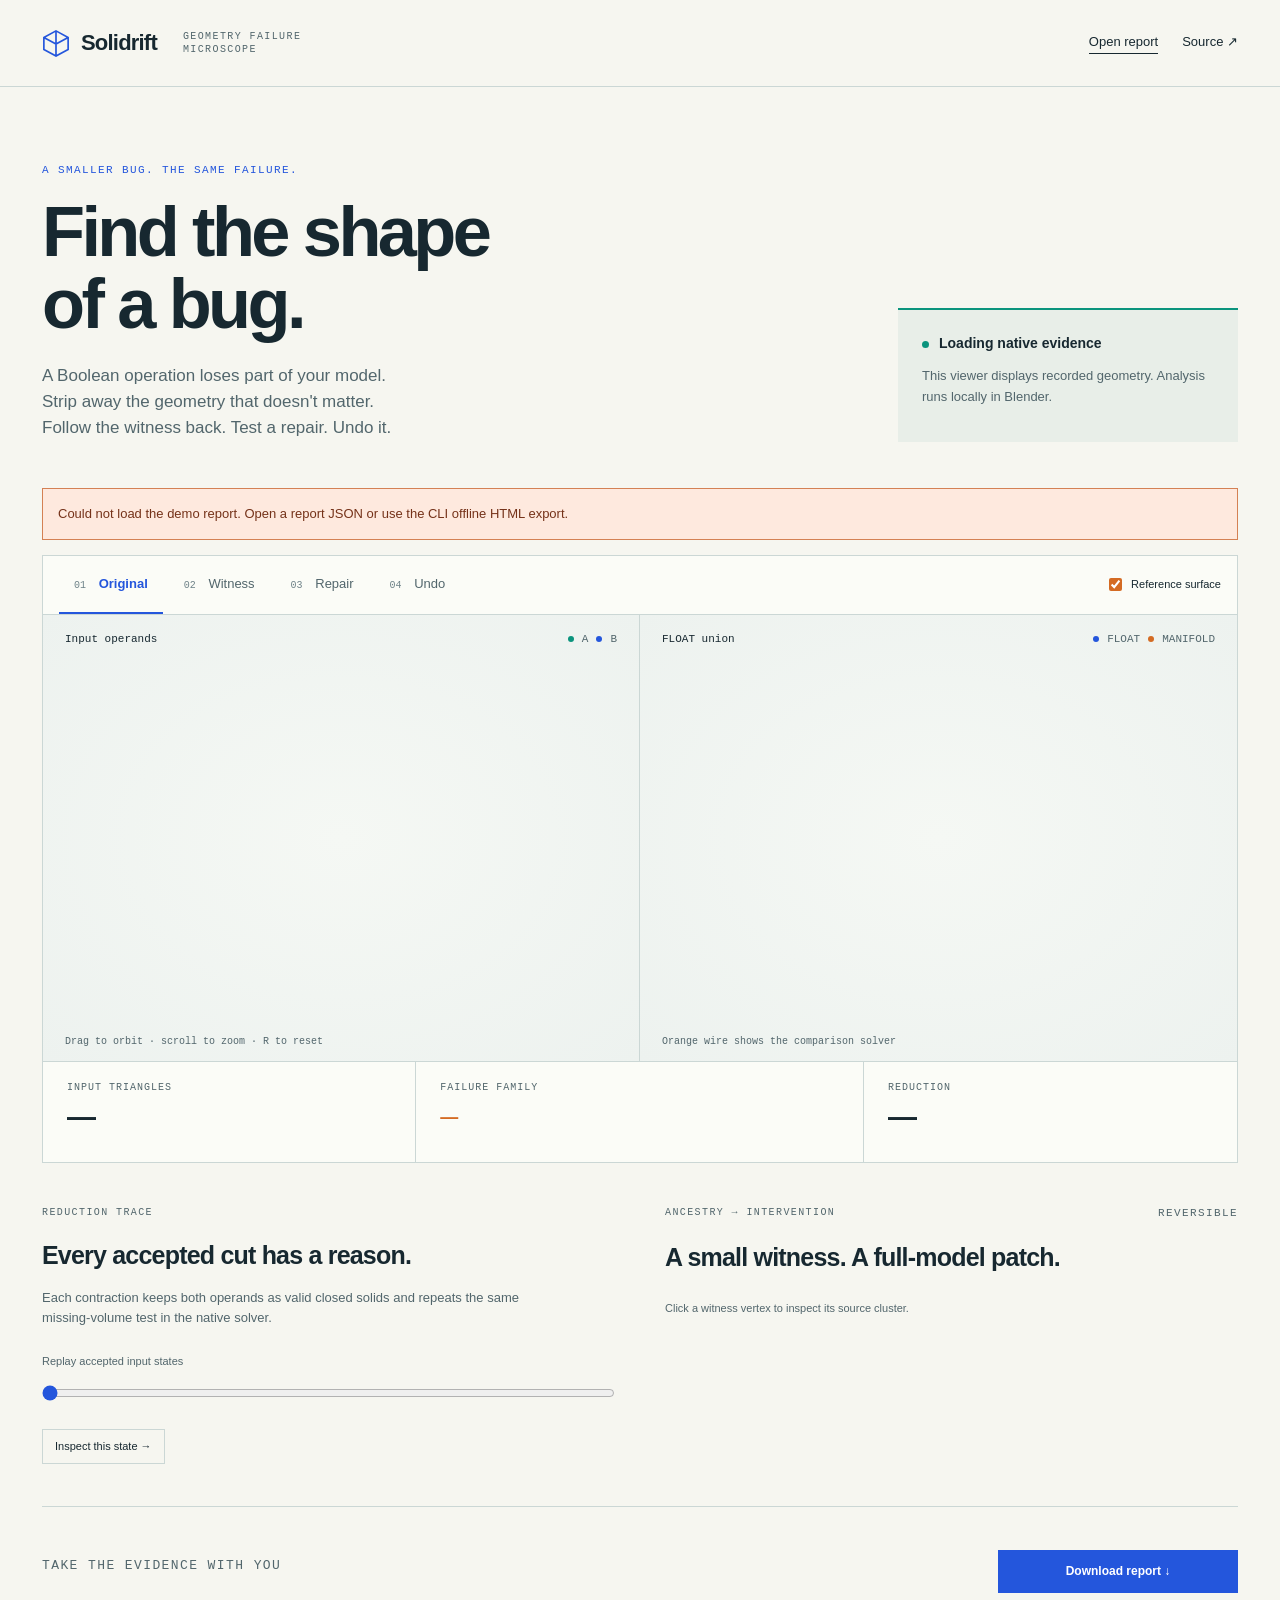
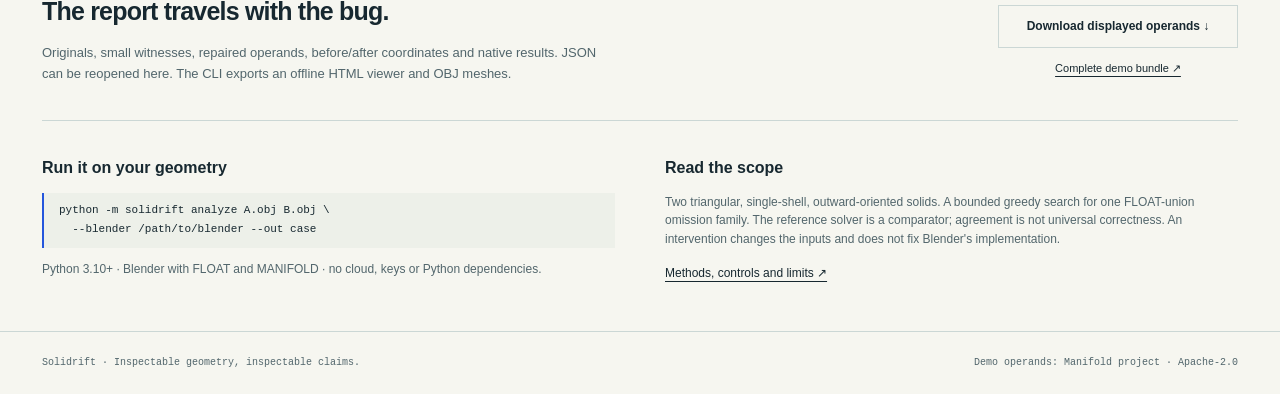
==== solidrift/web/index.html @ ec0c2199 "Build native failure microscope with ancestry, reversible repairs and portable reports" ====
<!doctype html>
<html lang="en">
<head>
<meta charset="utf-8"><meta name="viewport" content="width=device-width,initial-scale=1">
<meta name="description" content="A geometry failure microscope. Inspect a real Blender Boolean failure, its valid reduced witness, and a reversible patch.">
<title>Solidrift · Find the shape of a bug</title>
<link rel="stylesheet" href="style.css">
</head>
<body>
<header><a class="brand" href="#"><svg viewBox="0 0 30 30" aria-hidden="true"><path d="M15 2 28 9 28 22 15 29 2 22 2 9Z M2 9 15 16 28 9 M15 16V29 M15 2V16"/></svg>Solidrift<span>GEOMETRY FAILURE MICROSCOPE</span></a><nav><label class="load">Open report<input id="file" type="file" accept=".json,application/json"></label><a href="https://github.com/nazeeh111/Solidrift">Source ↗</a></nav></header>
<main>
<section class="intro"><div><p class="eyebrow">A SMALLER BUG. THE SAME FAILURE.</p><h1>Find the shape<br>of a bug.</h1><p class="lead">A Boolean operation loses part of your model.<br>Strip away the geometry that doesn't matter.<br>Follow the witness back. Test a repair. Undo it.</p></div><aside class="receipt"><span class="dot"></span><b id="receipt-title">Loading native evidence</b><p id="receipt-detail">This viewer displays recorded geometry. Analysis runs locally in Blender.</p><p class="mono" id="backend"></p></aside></section>
<div id="error" role="alert" hidden></div>
<section class="workbench" aria-label="Geometry investigation">
<div class="stagebar" role="group" aria-label="Investigation stage"><button data-stage="original" class="active"><span>01</span> Original</button><button data-stage="witness"><span>02</span> Witness</button><button data-stage="repaired"><span>03</span> Repair</button><button data-stage="undo"><span>04</span> Undo</button><label class="reference"><input id="reference" type="checkbox" checked> Reference surface</label></div>
<div class="canvases"><figure><figcaption><span id="input-title">Input operands</span><span class="key"><i class="a"></i>A <i class="b"></i>B</span></figcaption><canvas id="input" tabindex="0" aria-label="Input mesh viewer. Drag to orbit, scroll to zoom, arrow keys to rotate, R to reset."></canvas><p class="canvas-note" id="input-note">Drag to orbit · scroll to zoom · R to reset</p></figure><figure><figcaption><span id="output-title">FLOAT union</span><span class="key"><i class="f"></i>FLOAT <i class="r"></i>MANIFOLD</span></figcaption><canvas id="output" tabindex="0" aria-label="Boolean output viewer. Drag to orbit, scroll to zoom, arrow keys to rotate, R to reset."></canvas><p class="canvas-note" id="output-note">Orange wire shows the comparison solver</p></figure></div>
<div class="facts"><div><small>INPUT TRIANGLES</small><strong id="triangles">—</strong><span id="triangle-detail"></span></div><div><small>FAILURE FAMILY</small><strong class="status" id="fault">—</strong><span id="fault-detail"></span></div><div><small id="third-label">REDUCTION</small><strong id="third">—</strong><span id="third-detail"></span></div></div>
</section>
<section class="inspection"><div class="timeline"><div class="section-title"><span>REDUCTION TRACE</span><span class="mono" id="step-count"></span></div><h2>Every accepted cut has a reason.</h2><p>Each contraction keeps both operands as valid closed solids and repeats the same missing-volume test in the native solver.</p><label for="step">Replay accepted input states</label><input id="step" type="range" min="0" max="0" value="0"><p id="step-detail" class="mono"></p><button id="trace-view" class="quiet">Inspect this state →</button></div><div class="ancestry"><div class="section-title"><span>ANCESTRY → INTERVENTION</span><span class="mono">REVERSIBLE</span></div><h2>A small witness. A full-model patch.</h2><p id="patch-description"></p><div id="patch-vertices" class="indices"></div><p class="annotation" id="patch-bound"></p><p class="annotation" id="selection">Click a witness vertex to inspect its source cluster.</p></div></section>
<section class="exports"><div><p class="eyebrow">TAKE THE EVIDENCE WITH YOU</p><h2>The report travels with the bug.</h2><p>Originals, small witnesses, repaired operands, before/after coordinates and native results. JSON can be reopened here. The CLI exports an offline HTML viewer and OBJ meshes.</p></div><div class="export-actions"><button id="download-json">Download report ↓</button><button id="download-input" class="quiet">Download displayed operands ↓</button><a id="evidence-link" href="demo/evidence.zip">Complete demo bundle ↗</a></div></section>
<section class="boundaries"><div><h3>Run it on your geometry</h3><pre><code>python -m solidrift analyze A.obj B.obj \
  --blender /path/to/blender --out case</code></pre><p>Python 3.10+ · Blender with FLOAT and MANIFOLD · no cloud, keys or Python dependencies.</p></div><div><h3>Read the scope</h3><p id="scope">Two triangular, single-shell, outward-oriented solids. A bounded greedy search for one FLOAT-union omission family. The reference solver is a comparator; agreement is not universal correctness. An intervention changes the inputs and does not fix Blender's implementation.</p><a href="https://github.com/nazeeh111/Solidrift/blob/main/docs/EVIDENCE.md">Methods, controls and limits ↗</a></div></section>
</main><footer><span>Solidrift · Inspectable geometry, inspectable claims.</span><span>Demo operands: Manifold project · Apache-2.0</span></footer>
<script id="solidrift-data" type="application/json">__SOLIDRIFT_DATA__</script>
<script src="app.js"></script>
</body></html>
---- solidrift/web/style.css ----
:root{--paper:#f6f6f0;--ink:#172830;--muted:#52666c;--line:#cbd7d5;--blue:#2456dc;--teal:#0b947d;--orange:#d46b23}*{box-sizing:border-box}body{margin:0;background:var(--paper);color:var(--ink);font:15px/1.55 -apple-system,BlinkMacSystemFont,"Segoe UI",sans-serif}button,input,a{ -webkit-tap-highlight-color:transparent}button,a,label{touch-action:manipulation}a{color:inherit;text-underline-offset:4px}button{font:inherit;cursor:pointer}button:focus-visible,a:focus-visible,label:focus-within,canvas:focus-visible{outline:3px solid var(--blue);outline-offset:3px}header{max-width:1440px;padding:26px 42px;display:flex;justify-content:space-between;align-items:center;margin:auto;border-bottom:1px solid var(--line)}.brand{font-size:22px;font-weight:750;letter-spacing:-.8px;text-decoration:none;display:flex;align-items:center;gap:11px}.brand svg{width:28px;fill:none;stroke:var(--blue);stroke-width:1.8}.brand span{font:10px/1.3 ui-monospace,monospace;letter-spacing:1.4px;margin-left:15px;color:var(--muted);max-width:140px}nav{display:flex;gap:24px;font-size:13px}nav a{text-decoration:none}.load{cursor:pointer;border-bottom:1px solid var(--ink)}.load input{position:absolute;width:1px;height:1px;opacity:0}main{max-width:1320px;padding:0 42px;margin:auto}.intro{display:flex;justify-content:space-between;align-items:flex-end;padding:64px 0 46px;gap:40px}.eyebrow,.section-title{font:11px/1.5 ui-monospace,monospace;letter-spacing:1.4px;color:var(--blue)}h1{font-size:clamp(45px,5.5vw,76px);line-height:1.03;letter-spacing:-3.6px;margin:17px 0 22px;font-weight:630}h2{font-size:25px;letter-spacing:-.8px;font-weight:600;margin:16px 0 10px}h3{font-size:16px;font-weight:650;margin:0 0 12px}.lead{font-size:17px;line-height:1.55;margin:0;color:var(--muted)}.receipt{max-width:340px;padding:23px 24px;background:#e8eee8;border-top:2px solid var(--teal);font-size:13px;align-self:flex-end}.receipt p{color:var(--muted);margin:12px 0 0}.receipt b{font-size:14px}.dot{display:inline-block;width:7px;height:7px;border-radius:50%;background:var(--teal);margin-right:10px}.mono{font-family:ui-monospace,SFMono-Regular,Consolas,monospace;font-size:11px}.workbench{border:1px solid var(--line);background:#fbfcf7}.stagebar{display:flex;border-bottom:1px solid var(--line);padding:0 16px;gap:6px;align-items:center}.stagebar button{border:0;background:none;color:var(--muted);padding:18px 15px;font-size:13px;border-bottom:2px solid transparent}.stagebar button span{font:10px ui-monospace,monospace;padding-right:9px;color:#6f8389}.stagebar button.active{color:var(--blue);border-bottom-color:var(--blue);font-weight:650}.stagebar button:disabled{opacity:.4;cursor:default}.reference{margin-left:auto;font-size:11px;display:flex;align-items:center;gap:6px}.reference input{accent-color:var(--orange)}.canvases{display:grid;grid-template-columns:1fr 1fr}figure{margin:0;min-width:0;position:relative;background:radial-gradient(ellipse at 50% 50%,#f5f8f4,#edf2ef)}figure:first-child{border-right:1px solid var(--line)}figcaption{display:flex;justify-content:space-between;padding:18px 22px;font:11px ui-monospace,monospace}.key{display:flex;align-items:center;gap:8px;color:var(--muted)}.key i{width:6px;height:6px;border-radius:50%;display:inline-block}.a{background:var(--teal)}.b,.f{background:var(--blue)}.r{background:var(--orange)}canvas{display:block;width:100%;height:360px;touch-action:none;cursor:grab}canvas:active{cursor:grabbing}.canvas-note{font:10px ui-monospace,monospace;color:var(--muted);padding:13px 22px;margin:0;min-height:38px}.facts{display:grid;grid-template-columns:1fr 1.2fr 1fr;border-top:1px solid var(--line)}.facts>div{padding:20px 24px;border-right:1px solid var(--line)}.facts>div:last-child{border:0}.facts small{display:block;font:10px ui-monospace,monospace;letter-spacing:1px;color:var(--muted)}.facts strong{display:block;font-size:29px;font-weight:550;letter-spacing:-1px;line-height:1.35;margin:5px 0}.facts strong.status{font-size:18px;color:var(--orange);letter-spacing:-.3px;padding-top:7px}.facts span{font-size:11px;color:var(--muted)}.inspection{display:grid;grid-template-columns:1fr 1fr;gap:50px;padding:42px 0}.inspection>div{min-width:0}.section-title{display:flex;justify-content:space-between;color:var(--muted);font-size:10px}.inspection p{font-size:13px;color:var(--muted);max-width:500px}.timeline label{display:block;font-size:11px;color:var(--muted);margin-top:25px}.timeline input{width:100%;accent-color:var(--blue);margin:15px 0}.indices{display:flex;gap:5px;flex-wrap:wrap}.indices span{font:11px ui-monospace,monospace;padding:5px 8px;background:#e5ece6;color:var(--teal);border:1px solid #d1dfd4}.annotation{font-size:11px!important}.exports{border-top:1px solid var(--line);border-bottom:1px solid var(--line);padding:36px 0;display:flex;justify-content:space-between;align-items:center;gap:50px}.exports p{font-size:13px;color:var(--muted);max-width:560px;margin-bottom:0}.export-actions{display:flex;flex-direction:column;align-items:stretch;gap:12px;min-width:240px}.export-actions button{background:var(--blue);color:white;border:1px solid var(--blue);padding:11px 17px;font-size:12px;font-weight:600}.quiet{background:transparent!important;border:1px solid var(--line)!important;color:var(--ink)!important;padding:8px 12px;font-size:11px}.export-actions a{font-size:11px;text-align:center}.boundaries{display:grid;grid-template-columns:1fr 1fr;gap:50px;padding:35px 0 40px}.boundaries p{font-size:12px;color:var(--muted)}pre{white-space:pre-wrap;word-break:break-word;font:11px/1.8 ui-monospace,monospace;border-left:2px solid var(--blue);padding:8px 15px;background:#edf0e9;margin:0}.boundaries a{font-size:12px}footer{max-width:1440px;padding:25px 42px;margin:auto;border-top:1px solid var(--line);display:flex;justify-content:space-between;font:10px ui-monospace,monospace;color:var(--muted);gap:20px}#error{padding:15px;margin-bottom:15px;background:#fee9de;color:#753219;border:1px solid #d48154;font-size:13px}button:disabled{opacity:.45;cursor:default}@media(max-width:760px){header{padding:18px 22px}.brand span{display:none}nav{gap:15px;font-size:11px}main{padding:0 22px}.intro{padding:36px 0 26px;display:block}.receipt{max-width:none;margin-top:28px}h1{letter-spacing:-2px}.stagebar{flex-wrap:wrap;padding:0 5px;gap:0}.stagebar button{padding:14px 9px;font-size:11px}.reference{padding:10px;width:100%;margin:0;border-top:1px solid var(--line)}.canvases{grid-template-columns:1fr}figure:first-child{border-right:0;border-bottom:1px solid var(--line)}canvas{height:280px}.facts{grid-template-columns:1fr 1fr}.facts>div{padding:15px}.facts>div:last-child{grid-column:1/-1;border-top:1px solid var(--line)}.facts strong{font-size:23px}.inspection,.boundaries{grid-template-columns:1fr;gap:28px}.exports{display:block}.export-actions{margin-top:25px}.export-actions a{text-align:left}footer{padding:20px 22px;flex-direction:column;gap:9px}}@media(prefers-reduced-motion:reduce){*{scroll-behavior:auto!important}}
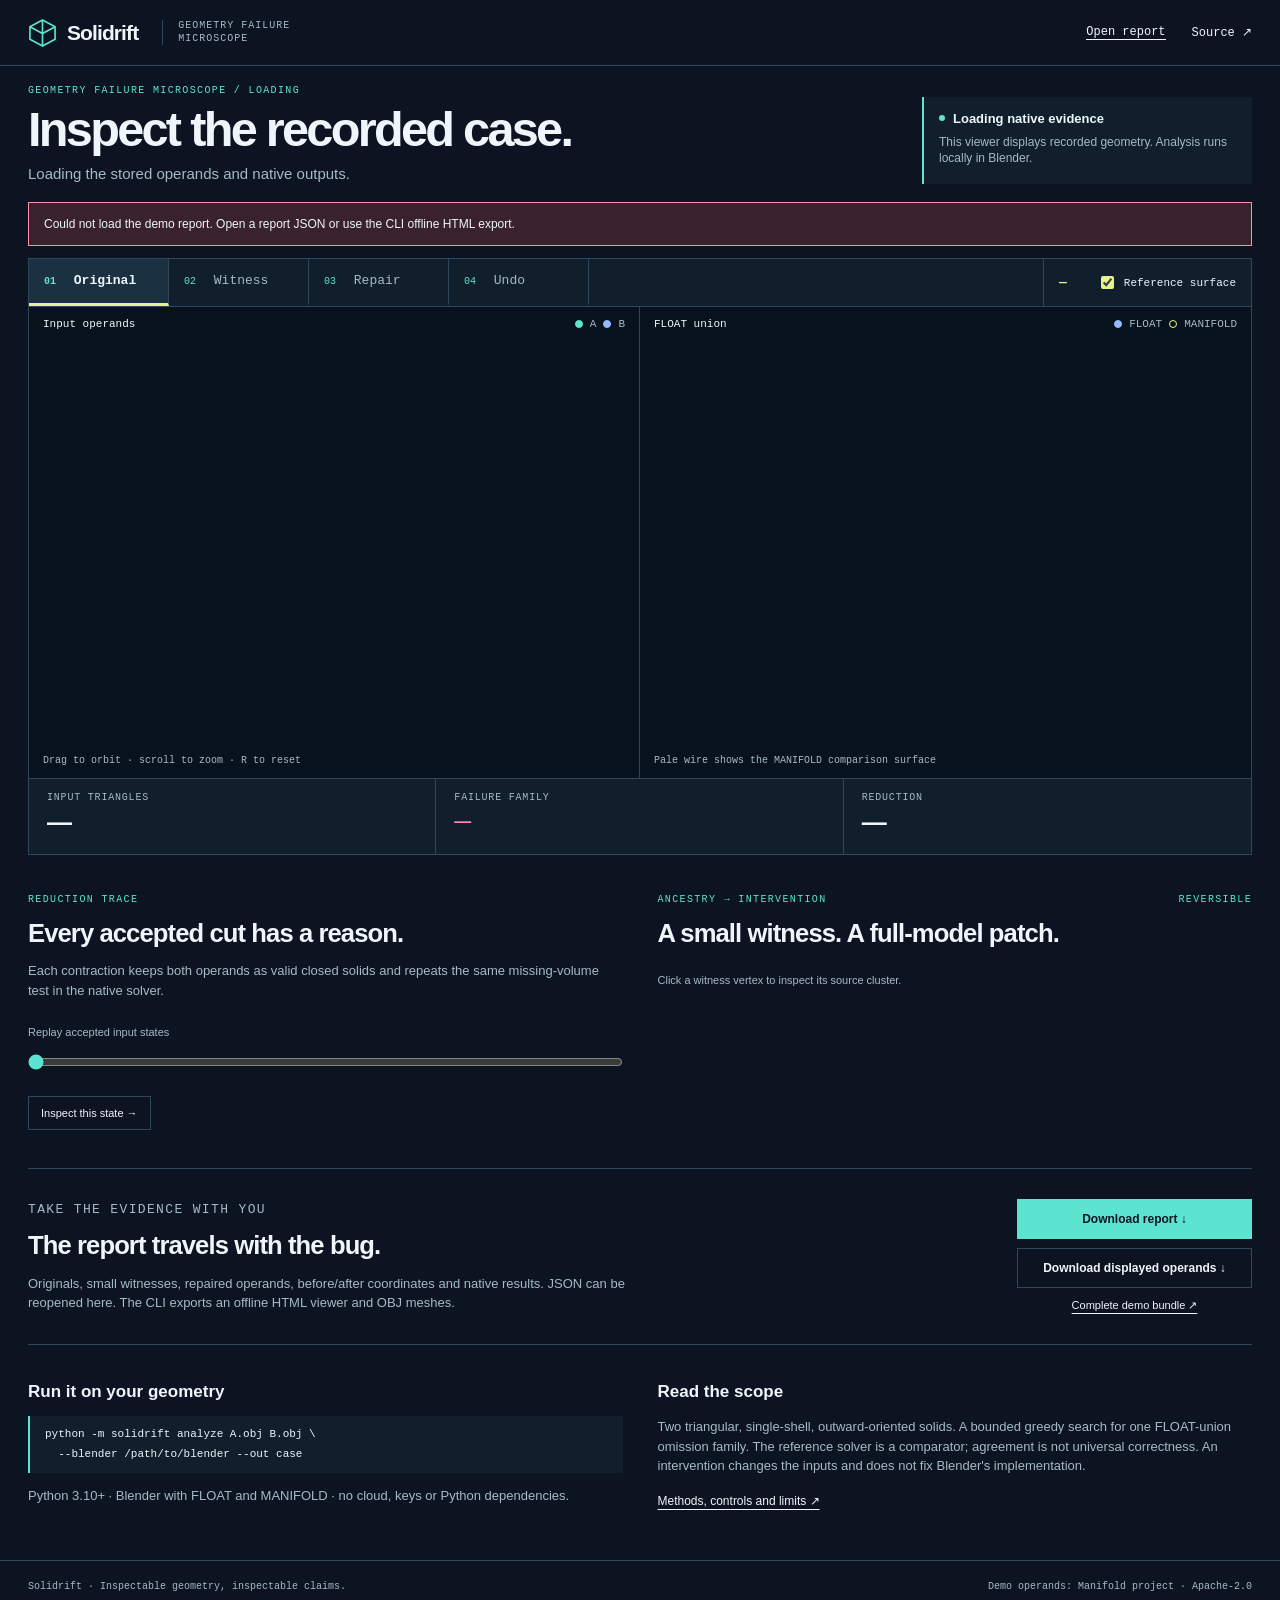
==== commit 8fc9e234: "Make Solidrift a report-backed geometry instrument" ====
--- a/solidrift/web/index.html
+++ b/solidrift/web/index.html
@@ -4,20 +4,21 @@
 <meta charset="utf-8"><meta name="viewport" content="width=device-width,initial-scale=1">
 <meta name="description" content="A geometry failure microscope. Inspect a real Blender Boolean failure, its valid reduced witness, and a reversible patch.">
 <title>Solidrift · Find the shape of a bug</title>
+<link rel="icon" href="./favicon.svg" type="image/svg+xml">
 <link rel="stylesheet" href="style.css">
 </head>
 <body>
 <header><a class="brand" href="#"><svg viewBox="0 0 30 30" aria-hidden="true"><path d="M15 2 28 9 28 22 15 29 2 22 2 9Z M2 9 15 16 28 9 M15 16V29 M15 2V16"/></svg>Solidrift<span>GEOMETRY FAILURE MICROSCOPE</span></a><nav><label class="load">Open report<input id="file" type="file" accept=".json,application/json"></label><a href="https://github.com/nazeeh111/Solidrift">Source ↗</a></nav></header>
 <main>
-<section class="intro"><div><p class="eyebrow">A SMALLER BUG. THE SAME FAILURE.</p><h1>Find the shape<br>of a bug.</h1><p class="lead">A Boolean operation loses part of your model.<br>Strip away the geometry that doesn't matter.<br>Follow the witness back. Test a repair. Undo it.</p></div><aside class="receipt"><span class="dot"></span><b id="receipt-title">Loading native evidence</b><p id="receipt-detail">This viewer displays recorded geometry. Analysis runs locally in Blender.</p><p class="mono" id="backend"></p></aside></section>
+<section class="intro"><div><p class="eyebrow" id="case-eyebrow">GEOMETRY FAILURE MICROSCOPE / LOADING</p><h1 id="case-headline">Inspect the recorded case.</h1><p class="lead" id="case-lead">Loading the stored operands and native outputs.</p></div><aside class="receipt"><span class="dot"></span><b id="receipt-title">Loading native evidence</b><p id="receipt-detail">This viewer displays recorded geometry. Analysis runs locally in Blender.</p><p class="mono" id="backend"></p></aside></section>
 <div id="error" role="alert" hidden></div>
 <section class="workbench" aria-label="Geometry investigation">
-<div class="stagebar" role="group" aria-label="Investigation stage"><button data-stage="original" class="active"><span>01</span> Original</button><button data-stage="witness"><span>02</span> Witness</button><button data-stage="repaired"><span>03</span> Repair</button><button data-stage="undo"><span>04</span> Undo</button><label class="reference"><input id="reference" type="checkbox" checked> Reference surface</label></div>
-<div class="canvases"><figure><figcaption><span id="input-title">Input operands</span><span class="key"><i class="a"></i>A <i class="b"></i>B</span></figcaption><canvas id="input" tabindex="0" aria-label="Input mesh viewer. Drag to orbit, scroll to zoom, arrow keys to rotate, R to reset."></canvas><p class="canvas-note" id="input-note">Drag to orbit · scroll to zoom · R to reset</p></figure><figure><figcaption><span id="output-title">FLOAT union</span><span class="key"><i class="f"></i>FLOAT <i class="r"></i>MANIFOLD</span></figcaption><canvas id="output" tabindex="0" aria-label="Boolean output viewer. Drag to orbit, scroll to zoom, arrow keys to rotate, R to reset."></canvas><p class="canvas-note" id="output-note">Orange wire shows the comparison solver</p></figure></div>
+<div class="stagebar" role="group" aria-label="Investigation stage"><button data-stage="original" class="active"><span>01</span> Original</button><button data-stage="witness"><span>02</span> Witness</button><button data-stage="repaired"><span>03</span> Repair</button><button data-stage="undo"><span>04</span> Undo</button><span class="case-ratio" id="case-ratio" aria-label="Triangle reduction">—</span><label class="reference"><input id="reference" type="checkbox" checked> Reference surface</label></div>
+<div class="canvases"><figure><figcaption><span id="input-title">Input operands</span><span class="key"><i class="a"></i>A <i class="b"></i>B</span></figcaption><canvas id="input" tabindex="0" aria-label="Input mesh viewer. Drag to orbit, scroll to zoom, arrow keys to rotate, R to reset."></canvas><p class="canvas-note" id="input-note">Drag to orbit · scroll to zoom · R to reset</p></figure><figure><figcaption><span id="output-title">FLOAT union</span><span class="key"><i class="f"></i>FLOAT <i class="r"></i>MANIFOLD</span></figcaption><canvas id="output" tabindex="0" aria-label="Boolean output viewer. Drag to orbit, scroll to zoom, arrow keys to rotate, R to reset."></canvas><p class="canvas-note" id="output-note">Pale wire shows the MANIFOLD comparison surface</p></figure></div>
 <div class="facts"><div><small>INPUT TRIANGLES</small><strong id="triangles">—</strong><span id="triangle-detail"></span></div><div><small>FAILURE FAMILY</small><strong class="status" id="fault">—</strong><span id="fault-detail"></span></div><div><small id="third-label">REDUCTION</small><strong id="third">—</strong><span id="third-detail"></span></div></div>
 </section>
 <section class="inspection"><div class="timeline"><div class="section-title"><span>REDUCTION TRACE</span><span class="mono" id="step-count"></span></div><h2>Every accepted cut has a reason.</h2><p>Each contraction keeps both operands as valid closed solids and repeats the same missing-volume test in the native solver.</p><label for="step">Replay accepted input states</label><input id="step" type="range" min="0" max="0" value="0"><p id="step-detail" class="mono"></p><button id="trace-view" class="quiet">Inspect this state →</button></div><div class="ancestry"><div class="section-title"><span>ANCESTRY → INTERVENTION</span><span class="mono">REVERSIBLE</span></div><h2>A small witness. A full-model patch.</h2><p id="patch-description"></p><div id="patch-vertices" class="indices"></div><p class="annotation" id="patch-bound"></p><p class="annotation" id="selection">Click a witness vertex to inspect its source cluster.</p></div></section>
-<section class="exports"><div><p class="eyebrow">TAKE THE EVIDENCE WITH YOU</p><h2>The report travels with the bug.</h2><p>Originals, small witnesses, repaired operands, before/after coordinates and native results. JSON can be reopened here. The CLI exports an offline HTML viewer and OBJ meshes.</p></div><div class="export-actions"><button id="download-json">Download report ↓</button><button id="download-input" class="quiet">Download displayed operands ↓</button><a id="evidence-link" href="demo/evidence.zip">Complete demo bundle ↗</a></div></section>
+<section class="exports"><div><p class="eyebrow">TAKE THE EVIDENCE WITH YOU</p><h2>The report travels with the bug.</h2><p>Originals, small witnesses, repaired operands, before/after coordinates and native results. JSON can be reopened here. The CLI exports an offline HTML viewer and OBJ meshes.</p></div><div class="export-actions"><button id="download-json">Download report ↓</button><button id="download-input" class="quiet">Download displayed operands ↓</button><a id="evidence-link" href="https://nazeeh111.github.io/Solidrift/demo/evidence.zip">Complete demo bundle ↗</a></div></section>
 <section class="boundaries"><div><h3>Run it on your geometry</h3><pre><code>python -m solidrift analyze A.obj B.obj \
   --blender /path/to/blender --out case</code></pre><p>Python 3.10+ · Blender with FLOAT and MANIFOLD · no cloud, keys or Python dependencies.</p></div><div><h3>Read the scope</h3><p id="scope">Two triangular, single-shell, outward-oriented solids. A bounded greedy search for one FLOAT-union omission family. The reference solver is a comparator; agreement is not universal correctness. An intervention changes the inputs and does not fix Blender's implementation.</p><a href="https://github.com/nazeeh111/Solidrift/blob/main/docs/EVIDENCE.md">Methods, controls and limits ↗</a></div></section>
 </main><footer><span>Solidrift · Inspectable geometry, inspectable claims.</span><span>Demo operands: Manifold project · Apache-2.0</span></footer>
--- a/solidrift/web/style.css
+++ b/solidrift/web/style.css
@@ -1 +1,131 @@
-:root{--paper:#f6f6f0;--ink:#172830;--muted:#52666c;--line:#cbd7d5;--blue:#2456dc;--teal:#0b947d;--orange:#d46b23}*{box-sizing:border-box}body{margin:0;background:var(--paper);color:var(--ink);font:15px/1.55 -apple-system,BlinkMacSystemFont,"Segoe UI",sans-serif}button,input,a{ -webkit-tap-highlight-color:transparent}button,a,label{touch-action:manipulation}a{color:inherit;text-underline-offset:4px}button{font:inherit;cursor:pointer}button:focus-visible,a:focus-visible,label:focus-within,canvas:focus-visible{outline:3px solid var(--blue);outline-offset:3px}header{max-width:1440px;padding:26px 42px;display:flex;justify-content:space-between;align-items:center;margin:auto;border-bottom:1px solid var(--line)}.brand{font-size:22px;font-weight:750;letter-spacing:-.8px;text-decoration:none;display:flex;align-items:center;gap:11px}.brand svg{width:28px;fill:none;stroke:var(--blue);stroke-width:1.8}.brand span{font:10px/1.3 ui-monospace,monospace;letter-spacing:1.4px;margin-left:15px;color:var(--muted);max-width:140px}nav{display:flex;gap:24px;font-size:13px}nav a{text-decoration:none}.load{cursor:pointer;border-bottom:1px solid var(--ink)}.load input{position:absolute;width:1px;height:1px;opacity:0}main{max-width:1320px;padding:0 42px;margin:auto}.intro{display:flex;justify-content:space-between;align-items:flex-end;padding:64px 0 46px;gap:40px}.eyebrow,.section-title{font:11px/1.5 ui-monospace,monospace;letter-spacing:1.4px;color:var(--blue)}h1{font-size:clamp(45px,5.5vw,76px);line-height:1.03;letter-spacing:-3.6px;margin:17px 0 22px;font-weight:630}h2{font-size:25px;letter-spacing:-.8px;font-weight:600;margin:16px 0 10px}h3{font-size:16px;font-weight:650;margin:0 0 12px}.lead{font-size:17px;line-height:1.55;margin:0;color:var(--muted)}.receipt{max-width:340px;padding:23px 24px;background:#e8eee8;border-top:2px solid var(--teal);font-size:13px;align-self:flex-end}.receipt p{color:var(--muted);margin:12px 0 0}.receipt b{font-size:14px}.dot{display:inline-block;width:7px;height:7px;border-radius:50%;background:var(--teal);margin-right:10px}.mono{font-family:ui-monospace,SFMono-Regular,Consolas,monospace;font-size:11px}.workbench{border:1px solid var(--line);background:#fbfcf7}.stagebar{display:flex;border-bottom:1px solid var(--line);padding:0 16px;gap:6px;align-items:center}.stagebar button{border:0;background:none;color:var(--muted);padding:18px 15px;font-size:13px;border-bottom:2px solid transparent}.stagebar button span{font:10px ui-monospace,monospace;padding-right:9px;color:#6f8389}.stagebar button.active{color:var(--blue);border-bottom-color:var(--blue);font-weight:650}.stagebar button:disabled{opacity:.4;cursor:default}.reference{margin-left:auto;font-size:11px;display:flex;align-items:center;gap:6px}.reference input{accent-color:var(--orange)}.canvases{display:grid;grid-template-columns:1fr 1fr}figure{margin:0;min-width:0;position:relative;background:radial-gradient(ellipse at 50% 50%,#f5f8f4,#edf2ef)}figure:first-child{border-right:1px solid var(--line)}figcaption{display:flex;justify-content:space-between;padding:18px 22px;font:11px ui-monospace,monospace}.key{display:flex;align-items:center;gap:8px;color:var(--muted)}.key i{width:6px;height:6px;border-radius:50%;display:inline-block}.a{background:var(--teal)}.b,.f{background:var(--blue)}.r{background:var(--orange)}canvas{display:block;width:100%;height:360px;touch-action:none;cursor:grab}canvas:active{cursor:grabbing}.canvas-note{font:10px ui-monospace,monospace;color:var(--muted);padding:13px 22px;margin:0;min-height:38px}.facts{display:grid;grid-template-columns:1fr 1.2fr 1fr;border-top:1px solid var(--line)}.facts>div{padding:20px 24px;border-right:1px solid var(--line)}.facts>div:last-child{border:0}.facts small{display:block;font:10px ui-monospace,monospace;letter-spacing:1px;color:var(--muted)}.facts strong{display:block;font-size:29px;font-weight:550;letter-spacing:-1px;line-height:1.35;margin:5px 0}.facts strong.status{font-size:18px;color:var(--orange);letter-spacing:-.3px;padding-top:7px}.facts span{font-size:11px;color:var(--muted)}.inspection{display:grid;grid-template-columns:1fr 1fr;gap:50px;padding:42px 0}.inspection>div{min-width:0}.section-title{display:flex;justify-content:space-between;color:var(--muted);font-size:10px}.inspection p{font-size:13px;color:var(--muted);max-width:500px}.timeline label{display:block;font-size:11px;color:var(--muted);margin-top:25px}.timeline input{width:100%;accent-color:var(--blue);margin:15px 0}.indices{display:flex;gap:5px;flex-wrap:wrap}.indices span{font:11px ui-monospace,monospace;padding:5px 8px;background:#e5ece6;color:var(--teal);border:1px solid #d1dfd4}.annotation{font-size:11px!important}.exports{border-top:1px solid var(--line);border-bottom:1px solid var(--line);padding:36px 0;display:flex;justify-content:space-between;align-items:center;gap:50px}.exports p{font-size:13px;color:var(--muted);max-width:560px;margin-bottom:0}.export-actions{display:flex;flex-direction:column;align-items:stretch;gap:12px;min-width:240px}.export-actions button{background:var(--blue);color:white;border:1px solid var(--blue);padding:11px 17px;font-size:12px;font-weight:600}.quiet{background:transparent!important;border:1px solid var(--line)!important;color:var(--ink)!important;padding:8px 12px;font-size:11px}.export-actions a{font-size:11px;text-align:center}.boundaries{display:grid;grid-template-columns:1fr 1fr;gap:50px;padding:35px 0 40px}.boundaries p{font-size:12px;color:var(--muted)}pre{white-space:pre-wrap;word-break:break-word;font:11px/1.8 ui-monospace,monospace;border-left:2px solid var(--blue);padding:8px 15px;background:#edf0e9;margin:0}.boundaries a{font-size:12px}footer{max-width:1440px;padding:25px 42px;margin:auto;border-top:1px solid var(--line);display:flex;justify-content:space-between;font:10px ui-monospace,monospace;color:var(--muted);gap:20px}#error{padding:15px;margin-bottom:15px;background:#fee9de;color:#753219;border:1px solid #d48154;font-size:13px}button:disabled{opacity:.45;cursor:default}@media(max-width:760px){header{padding:18px 22px}.brand span{display:none}nav{gap:15px;font-size:11px}main{padding:0 22px}.intro{padding:36px 0 26px;display:block}.receipt{max-width:none;margin-top:28px}h1{letter-spacing:-2px}.stagebar{flex-wrap:wrap;padding:0 5px;gap:0}.stagebar button{padding:14px 9px;font-size:11px}.reference{padding:10px;width:100%;margin:0;border-top:1px solid var(--line)}.canvases{grid-template-columns:1fr}figure:first-child{border-right:0;border-bottom:1px solid var(--line)}canvas{height:280px}.facts{grid-template-columns:1fr 1fr}.facts>div{padding:15px}.facts>div:last-child{grid-column:1/-1;border-top:1px solid var(--line)}.facts strong{font-size:23px}.inspection,.boundaries{grid-template-columns:1fr;gap:28px}.exports{display:block}.export-actions{margin-top:25px}.export-actions a{text-align:left}footer{padding:20px 22px;flex-direction:column;gap:9px}}@media(prefers-reduced-motion:reduce){*{scroll-behavior:auto!important}}
+:root {
+  color-scheme: dark;
+  --paper: #0b1420;
+  --surface: #111e2b;
+  --plate: #08121d;
+  --ink: #edf6fb;
+  --muted: #a6b9c7;
+  --line: #30465a;
+  --blue: #93b9ff;
+  --teal: #5de4d0;
+  --orange: #e6f58a;
+  --failure: #ff90a6;
+  --mono: ui-monospace, SFMono-Regular, Consolas, monospace;
+}
+* { box-sizing: border-box; }
+html { background: var(--paper); }
+body { margin: 0; color: var(--ink); background: var(--paper); font: 15px/1.5 -apple-system, BlinkMacSystemFont, 'Segoe UI', sans-serif; }
+button, input, a { -webkit-tap-highlight-color: transparent; }
+button, a, label { touch-action: manipulation; }
+button { font: inherit; cursor: pointer; }
+a { color: inherit; text-underline-offset: 4px; }
+button:focus-visible, a:focus-visible, label:focus-within, canvas:focus-visible, input:focus-visible { outline: 3px solid var(--orange); outline-offset: 3px; }
+header { min-height: 66px; padding: 13px 28px; border-bottom: 1px solid var(--line); display: flex; align-items: center; justify-content: space-between; gap: 20px; }
+.brand { display: inline-flex; align-items: center; gap: 10px; font-size: 21px; font-weight: 720; letter-spacing: -.9px; text-decoration: none; }
+.brand svg { width: 29px; fill: none; stroke: var(--teal); stroke-width: 1.7; }
+.brand span { margin-left: 14px; padding-left: 15px; border-left: 1px solid var(--line); max-width: 155px; color: var(--muted); font: 10px/1.25 var(--mono); letter-spacing: 1px; }
+nav { display: flex; align-items: center; gap: 26px; font: 12px var(--mono); }
+nav a { text-decoration: none; }
+nav a:hover, .load:hover { color: var(--teal); }
+.load { cursor: pointer; border-bottom: 1px solid currentColor; }
+.load input { position: absolute; width: 1px; height: 1px; opacity: 0; }
+main { max-width: 1480px; padding: 0 28px; margin: auto; }
+.intro { display: grid; grid-template-columns: minmax(0, 1fr) minmax(255px, 330px); gap: 26px; align-items: end; padding: 18px 0; }
+.eyebrow, .section-title { color: var(--teal); font: 10px/1.4 var(--mono); letter-spacing: 1.35px; }
+.eyebrow { margin: 0; }
+h1 { margin: 7px 0 8px; max-width: 920px; font-size: clamp(38px, 3.8vw, 58px); font-weight: 690; letter-spacing: -2.7px; line-height: 1.02; }
+.lead { margin: 0; max-width: 780px; color: var(--muted); font-size: 15px; line-height: 1.45; }
+h2 { margin: 12px 0 9px; font-size: clamp(23px, 2vw, 30px); letter-spacing: -.9px; line-height: 1.16; }
+h3 { margin: 0 0 12px; font-size: 17px; }
+.receipt { padding: 12px 15px 13px; border-left: 2px solid var(--teal); background: var(--surface); font-size: 12px; }
+.receipt b { font-size: 13px; }
+.receipt p { margin: 5px 0 0; color: var(--muted); line-height: 1.36; }
+.receipt .mono { color: var(--teal); }
+.dot { display: inline-block; margin-right: 8px; width: 6px; height: 6px; border-radius: 50%; background: var(--teal); vertical-align: 2px; }
+.mono { font: 10px/1.4 var(--mono); }
+.workbench { overflow: hidden; border: 1px solid var(--line); background: var(--surface); }
+.stagebar { display: flex; align-items: stretch; gap: 0; border-bottom: 1px solid var(--line); }
+.stagebar button { flex: 0 0 auto; min-width: 140px; padding: 14px 15px; border: 0; border-right: 1px solid var(--line); border-bottom: 3px solid transparent; background: none; color: var(--muted); font: 13px/1.2 var(--mono); text-align: left; }
+.stagebar button:hover:not(:disabled) { background: #1b3040; color: var(--ink); }
+.stagebar button span { padding-right: 10px; color: var(--teal); font-size: 10px; }
+.stagebar button.active { background: #1b3040; border-bottom-color: var(--orange); color: var(--ink); font-weight: 700; }
+.stagebar button:disabled { opacity: .48; cursor: default; }
+.case-ratio { display: flex; align-items: center; margin-left: auto; padding: 0 15px; border-left: 1px solid var(--line); color: var(--orange); font: 700 13px var(--mono); white-space: nowrap; }
+.reference { display: flex; align-items: center; gap: 7px; padding: 0 15px; font: 11px var(--mono); white-space: nowrap; }
+.reference input { accent-color: var(--orange); }
+.canvases { display: grid; grid-template-columns: 1fr 1fr; }
+figure { min-width: 0; margin: 0; background: var(--plate); }
+figure:first-child { border-right: 1px solid var(--line); }
+figcaption { display: flex; align-items: center; justify-content: space-between; gap: 12px; padding: 11px 14px 7px; color: var(--ink); font: 11px var(--mono); }
+.key { display: flex; align-items: center; gap: 7px; color: var(--muted); white-space: nowrap; }
+.key i { width: 8px; height: 8px; display: inline-block; border: 1px solid currentColor; border-radius: 50%; }
+.key .a { color: var(--teal); background: var(--teal); }
+.key .b, .key .f { color: var(--blue); background: var(--blue); }
+.key .r { color: var(--orange); background: transparent; }
+canvas { display: block; width: 100%; height: clamp(320px, 32vw, 490px); touch-action: none; cursor: grab; }
+canvas:active { cursor: grabbing; }
+.canvas-note { min-height: 31px; margin: 0; padding: 7px 14px; color: var(--muted); font: 10px/1.35 var(--mono); }
+.facts { display: grid; grid-template-columns: repeat(3, 1fr); border-top: 1px solid var(--line); }
+.facts>div { padding: 13px 18px 15px; border-right: 1px solid var(--line); }
+.facts>div:last-child { border-right: 0; }
+.facts small { display: block; color: var(--muted); font: 10px var(--mono); letter-spacing: .8px; }
+.facts strong { display: block; margin: 4px 0 1px; font-size: 25px; font-weight: 600; line-height: 1.25; letter-spacing: -.9px; }
+.facts strong.status { padding-top: 4px; color: var(--failure); font-size: 17px; letter-spacing: -.25px; }
+.facts span { color: var(--muted); font-size: 11px; }
+.inspection { display: grid; grid-template-columns: 1fr 1fr; gap: 35px; padding: 38px 0; }
+.inspection>div { min-width: 0; }
+.section-title { display: flex; justify-content: space-between; color: var(--teal); }
+.inspection p, .exports p, .boundaries p { color: var(--muted); font-size: 13px; }
+.timeline label { display: block; margin-top: 24px; font-size: 11px; color: var(--muted); }
+.timeline input { width: 100%; margin: 13px 0; accent-color: var(--teal); }
+.indices { display: flex; flex-wrap: wrap; gap: 5px; }
+.indices span { padding: 4px 7px; border: 1px solid #355d6b; color: var(--teal); font: 11px var(--mono); }
+.annotation { font-size: 11px!important; }
+.quiet { padding: 8px 12px; background: transparent; border: 1px solid var(--line); color: var(--ink); font-size: 11px; }
+.quiet:hover { border-color: var(--teal); }
+.exports { display: flex; align-items: center; justify-content: space-between; gap: 35px; padding: 30px 0; border-block: 1px solid var(--line); }
+.exports p { max-width: 620px; margin-bottom: 0; }
+.export-actions { display: flex; flex-direction: column; gap: 9px; min-width: 235px; }
+.export-actions button { padding: 10px 15px; border: 1px solid var(--teal); background: var(--teal); color: var(--paper); font-size: 12px; font-weight: 700; }
+.export-actions button.quiet { background: transparent; color: var(--ink); border-color: var(--line); }
+.export-actions a { font-size: 11px; text-align: center; }
+.boundaries { display: grid; grid-template-columns: 1fr 1fr; gap: 35px; padding: 34px 0 42px; }
+pre { margin: 0; padding: 9px 15px; overflow-x: auto; border-left: 2px solid var(--teal); background: var(--surface); color: var(--ink); font: 11px/1.75 var(--mono); }
+.boundaries a { font-size: 12px; }
+footer { display: flex; justify-content: space-between; gap: 20px; padding: 20px 28px; border-top: 1px solid var(--line); color: var(--muted); font: 10px var(--mono); }
+#error { margin-bottom: 12px; padding: 12px 15px; border: 1px solid var(--failure); color: var(--ink); background: #39212e; font-size: 12px; }
+button:disabled { opacity: .48; cursor: default; }
+@media(max-width: 900px) { .intro { grid-template-columns: 1fr; gap: 14px; } .receipt { max-width: none; } .stagebar button { min-width: 115px; } }
+@media(max-width: 760px) {
+  header { min-height: 56px; padding: 10px 15px; }
+  .brand { font-size: 19px; }
+  .brand span { display: none; }
+  nav { gap: 13px; font-size: 10px; }
+  main { padding: 0 15px; }
+  .intro { padding: 16px 0 15px; gap: 12px; }
+  h1 { margin: 5px 0 7px; font-size: clamp(31px, 8.2vw, 46px); letter-spacing: -1.5px; }
+  .lead { font-size: 12px; line-height: 1.35; }
+  .receipt { padding: 8px 10px; }
+  .receipt p { display: none; }
+  .receipt .mono { display: none; }
+  .stagebar { display: grid; grid-template-columns: repeat(4, 1fr); }
+  .stagebar button { min-width: 0; padding: 10px 4px; border-right: 1px solid var(--line); font-size: 10px; text-align: center; }
+  .stagebar button span { display: block; padding: 0 0 3px; }
+  .case-ratio { grid-column: 1 / 3; margin-left: 0; padding: 6px 10px; border-top: 1px solid var(--line); border-left: 0; font-size: 11px; }
+  .reference { grid-column: 3 / -1; padding: 6px 10px; border-top: 1px solid var(--line); font-size: 10px; }
+  .canvases { grid-template-columns: 1fr; }
+  figure:first-child { border-right: 0; border-bottom: 1px solid var(--line); }
+  canvas { height: min(72vw, 320px); }
+  #input { height: min(50vw, 200px); }
+  .workbench[data-stage="witness"] #input, .workbench[data-stage="repaired"] #input { height: min(72vw, 320px); }
+  .facts { grid-template-columns: repeat(2, 1fr); }
+  .facts>div { padding: 11px; }
+  .facts>div:last-child { grid-column: 1 / -1; border-top: 1px solid var(--line); }
+  .facts strong { font-size: 21px; }
+  .inspection, .boundaries { grid-template-columns: 1fr; gap: 24px; padding: 28px 0; }
+  .exports { display: block; }
+  .export-actions { margin-top: 20px; }
+  .export-actions a { text-align: left; }
+  footer { padding: 16px; flex-direction: column; gap: 8px; }
+}
+@media(prefers-reduced-motion: reduce) { *, *::before, *::after { scroll-behavior: auto!important; transition-duration: 0.01ms!important; animation-duration: 0.01ms!important; } }
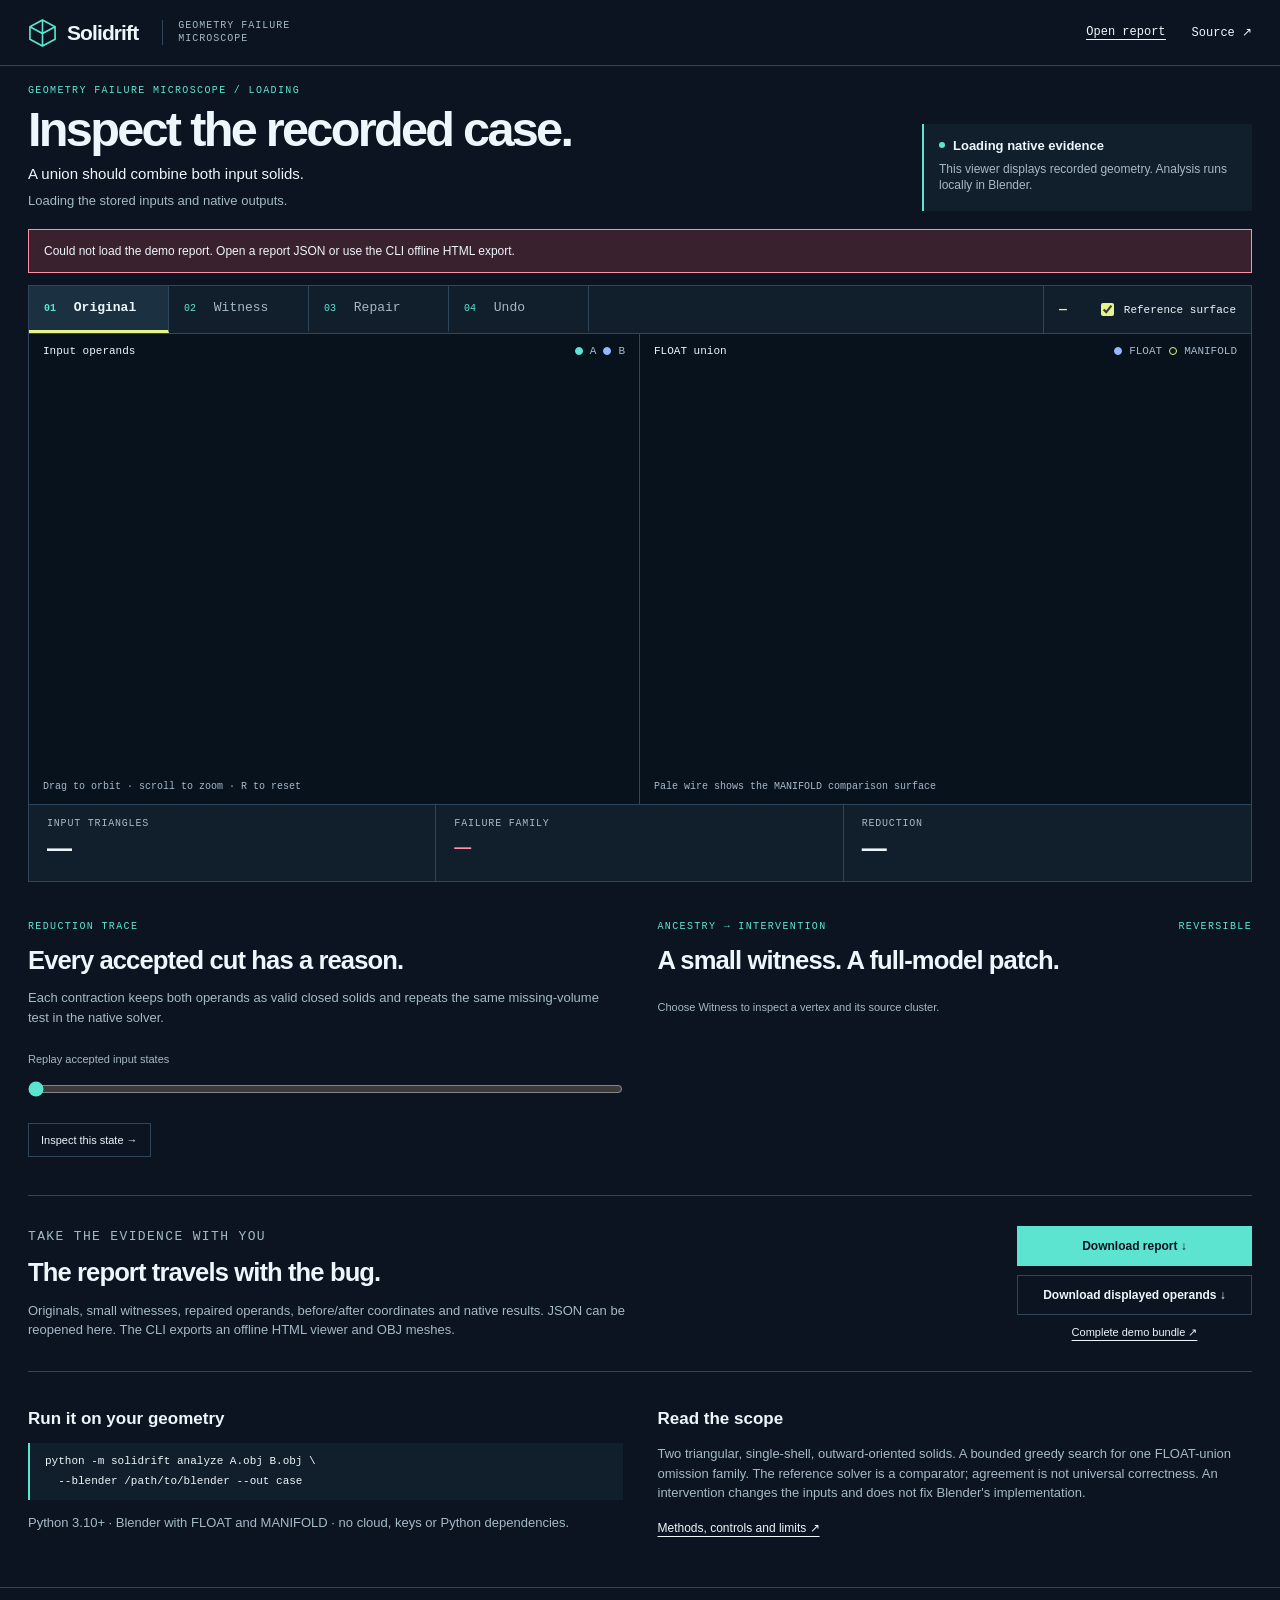
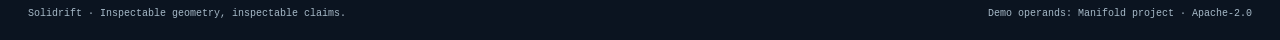
==== commit a4137e15: "Explain the recorded geometry failure and keep partial evidence honest" ====
--- a/solidrift/web/index.html
+++ b/solidrift/web/index.html
@@ -10,14 +10,14 @@
 <body>
 <header><a class="brand" href="#"><svg viewBox="0 0 30 30" aria-hidden="true"><path d="M15 2 28 9 28 22 15 29 2 22 2 9Z M2 9 15 16 28 9 M15 16V29 M15 2V16"/></svg>Solidrift<span>GEOMETRY FAILURE MICROSCOPE</span></a><nav><label class="load">Open report<input id="file" type="file" accept=".json,application/json"></label><a href="https://github.com/nazeeh111/Solidrift">Source ↗</a></nav></header>
 <main>
-<section class="intro"><div><p class="eyebrow" id="case-eyebrow">GEOMETRY FAILURE MICROSCOPE / LOADING</p><h1 id="case-headline">Inspect the recorded case.</h1><p class="lead" id="case-lead">Loading the stored operands and native outputs.</p></div><aside class="receipt"><span class="dot"></span><b id="receipt-title">Loading native evidence</b><p id="receipt-detail">This viewer displays recorded geometry. Analysis runs locally in Blender.</p><p class="mono" id="backend"></p></aside></section>
+<section class="intro"><div><p class="eyebrow" id="case-eyebrow">GEOMETRY FAILURE MICROSCOPE / LOADING</p><h1 id="case-headline">Inspect the recorded case.</h1><p class="orientation" id="case-orientation">A union should combine both input solids.</p><p class="lead" id="case-lead">Loading the stored inputs and native outputs.</p></div><aside class="receipt"><span class="dot"></span><b id="receipt-title">Loading native evidence</b><p id="receipt-detail">This viewer displays recorded geometry. Analysis runs locally in Blender.</p><p class="mono" id="backend"></p></aside></section>
 <div id="error" role="alert" hidden></div>
 <section class="workbench" aria-label="Geometry investigation">
 <div class="stagebar" role="group" aria-label="Investigation stage"><button data-stage="original" class="active"><span>01</span> Original</button><button data-stage="witness"><span>02</span> Witness</button><button data-stage="repaired"><span>03</span> Repair</button><button data-stage="undo"><span>04</span> Undo</button><span class="case-ratio" id="case-ratio" aria-label="Triangle reduction">—</span><label class="reference"><input id="reference" type="checkbox" checked> Reference surface</label></div>
 <div class="canvases"><figure><figcaption><span id="input-title">Input operands</span><span class="key"><i class="a"></i>A <i class="b"></i>B</span></figcaption><canvas id="input" tabindex="0" aria-label="Input mesh viewer. Drag to orbit, scroll to zoom, arrow keys to rotate, R to reset."></canvas><p class="canvas-note" id="input-note">Drag to orbit · scroll to zoom · R to reset</p></figure><figure><figcaption><span id="output-title">FLOAT union</span><span class="key"><i class="f"></i>FLOAT <i class="r"></i>MANIFOLD</span></figcaption><canvas id="output" tabindex="0" aria-label="Boolean output viewer. Drag to orbit, scroll to zoom, arrow keys to rotate, R to reset."></canvas><p class="canvas-note" id="output-note">Pale wire shows the MANIFOLD comparison surface</p></figure></div>
 <div class="facts"><div><small>INPUT TRIANGLES</small><strong id="triangles">—</strong><span id="triangle-detail"></span></div><div><small>FAILURE FAMILY</small><strong class="status" id="fault">—</strong><span id="fault-detail"></span></div><div><small id="third-label">REDUCTION</small><strong id="third">—</strong><span id="third-detail"></span></div></div>
 </section>
-<section class="inspection"><div class="timeline"><div class="section-title"><span>REDUCTION TRACE</span><span class="mono" id="step-count"></span></div><h2>Every accepted cut has a reason.</h2><p>Each contraction keeps both operands as valid closed solids and repeats the same missing-volume test in the native solver.</p><label for="step">Replay accepted input states</label><input id="step" type="range" min="0" max="0" value="0"><p id="step-detail" class="mono"></p><button id="trace-view" class="quiet">Inspect this state →</button></div><div class="ancestry"><div class="section-title"><span>ANCESTRY → INTERVENTION</span><span class="mono">REVERSIBLE</span></div><h2>A small witness. A full-model patch.</h2><p id="patch-description"></p><div id="patch-vertices" class="indices"></div><p class="annotation" id="patch-bound"></p><p class="annotation" id="selection">Click a witness vertex to inspect its source cluster.</p></div></section>
+<section class="inspection"><div class="timeline"><div class="section-title"><span>REDUCTION TRACE</span><span class="mono" id="step-count"></span></div><h2>Every accepted cut has a reason.</h2><p>Each contraction keeps both operands as valid closed solids and repeats the same missing-volume test in the native solver.</p><label for="step">Replay accepted input states</label><input id="step" type="range" min="0" max="0" value="0"><p id="step-detail" class="mono"></p><button id="trace-view" class="quiet">Inspect this state →</button></div><div class="ancestry"><div class="section-title"><span>ANCESTRY → INTERVENTION</span><span class="mono">REVERSIBLE</span></div><h2>A small witness. A full-model patch.</h2><p id="patch-description"></p><div id="patch-vertices" class="indices"></div><p class="annotation" id="patch-bound"></p><div id="vertex-inspector" class="vertex-inspector" hidden><label for="vertex-side">Operand<select id="vertex-side"><option value="0">A</option><option value="1">B</option></select></label><label for="vertex-index">Vertex index · starts at 0<input id="vertex-index" type="number" min="0" step="1" inputmode="numeric" aria-describedby="vertex-range"></label><span id="vertex-range" class="annotation"></span></div><p class="annotation" id="selection" role="status">Choose Witness to inspect a vertex and its source cluster.</p></div></section>
 <section class="exports"><div><p class="eyebrow">TAKE THE EVIDENCE WITH YOU</p><h2>The report travels with the bug.</h2><p>Originals, small witnesses, repaired operands, before/after coordinates and native results. JSON can be reopened here. The CLI exports an offline HTML viewer and OBJ meshes.</p></div><div class="export-actions"><button id="download-json">Download report ↓</button><button id="download-input" class="quiet">Download displayed operands ↓</button><a id="evidence-link" href="https://nazeeh111.github.io/Solidrift/demo/evidence.zip">Complete demo bundle ↗</a></div></section>
 <section class="boundaries"><div><h3>Run it on your geometry</h3><pre><code>python -m solidrift analyze A.obj B.obj \
   --blender /path/to/blender --out case</code></pre><p>Python 3.10+ · Blender with FLOAT and MANIFOLD · no cloud, keys or Python dependencies.</p></div><div><h3>Read the scope</h3><p id="scope">Two triangular, single-shell, outward-oriented solids. A bounded greedy search for one FLOAT-union omission family. The reference solver is a comparator; agreement is not universal correctness. An intervention changes the inputs and does not fix Blender's implementation.</p><a href="https://github.com/nazeeh111/Solidrift/blob/main/docs/EVIDENCE.md">Methods, controls and limits ↗</a></div></section>
--- a/solidrift/web/style.css
+++ b/solidrift/web/style.css
@@ -19,7 +19,11 @@
 button, a, label { touch-action: manipulation; }
 button { font: inherit; cursor: pointer; }
 a { color: inherit; text-underline-offset: 4px; }
-button:focus-visible, a:focus-visible, label:focus-within, canvas:focus-visible, input:focus-visible { outline: 3px solid var(--orange); outline-offset: 3px; }
+button:focus-visible, a:focus-visible, label:focus-within, canvas:focus-visible, input:focus-visible, select:focus-visible { outline: 3px solid var(--orange); outline-offset: 3px; }
+.vertex-inspector { display: flex; flex-wrap: wrap; gap: 12px; align-items: end; margin: 16px 0; }
+.vertex-inspector[hidden] { display: none; }
+.vertex-inspector label { display: grid; gap: 6px; color: var(--muted); font: 11px var(--mono); }
+.vertex-inspector input, .vertex-inspector select { width: 100%; max-width: 190px; min-height: 38px; padding: 8px; border: 1px solid var(--line); background: var(--plate); color: var(--ink); font: 13px var(--mono); }
 header { min-height: 66px; padding: 13px 28px; border-bottom: 1px solid var(--line); display: flex; align-items: center; justify-content: space-between; gap: 20px; }
 .brand { display: inline-flex; align-items: center; gap: 10px; font-size: 21px; font-weight: 720; letter-spacing: -.9px; text-decoration: none; }
 .brand svg { width: 29px; fill: none; stroke: var(--teal); stroke-width: 1.7; }
@@ -34,7 +38,8 @@
 .eyebrow, .section-title { color: var(--teal); font: 10px/1.4 var(--mono); letter-spacing: 1.35px; }
 .eyebrow { margin: 0; }
 h1 { margin: 7px 0 8px; max-width: 920px; font-size: clamp(38px, 3.8vw, 58px); font-weight: 690; letter-spacing: -2.7px; line-height: 1.02; }
-.lead { margin: 0; max-width: 780px; color: var(--muted); font-size: 15px; line-height: 1.45; }
+.orientation { margin: 0 0 8px; max-width: 780px; color: var(--ink); font-size: 15px; line-height: 1.45; }
+.lead { margin: 0; max-width: 780px; color: var(--muted); font-size: 13px; line-height: 1.45; }
 h2 { margin: 12px 0 9px; font-size: clamp(23px, 2vw, 30px); letter-spacing: -.9px; line-height: 1.16; }
 h3 { margin: 0 0 12px; font-size: 17px; }
 .receipt { padding: 12px 15px 13px; border-left: 2px solid var(--teal); background: var(--surface); font-size: 12px; }
@@ -105,6 +110,7 @@
   .intro { padding: 16px 0 15px; gap: 12px; }
   h1 { margin: 5px 0 7px; font-size: clamp(31px, 8.2vw, 46px); letter-spacing: -1.5px; }
   .lead { font-size: 12px; line-height: 1.35; }
+  .orientation { font-size: 13px; line-height: 1.4; }
   .receipt { padding: 8px 10px; }
   .receipt p { display: none; }
   .receipt .mono { display: none; }
